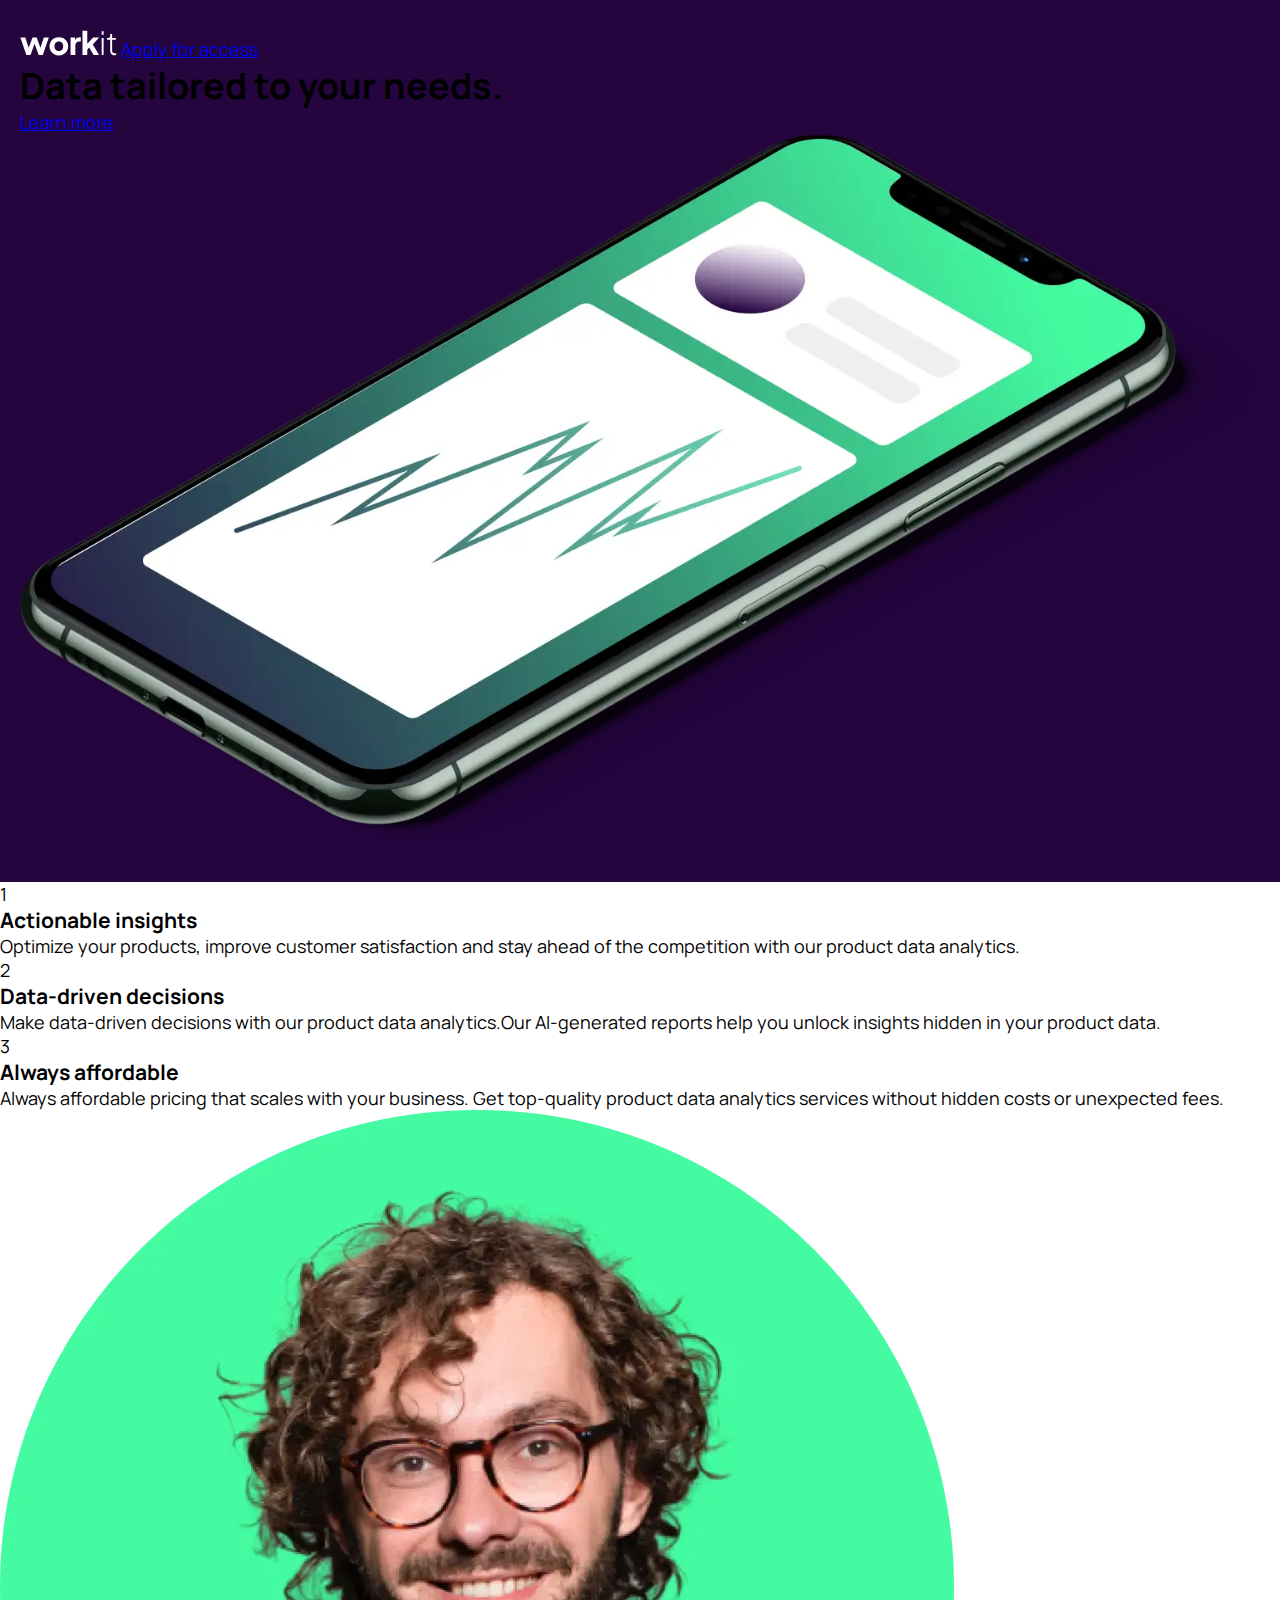
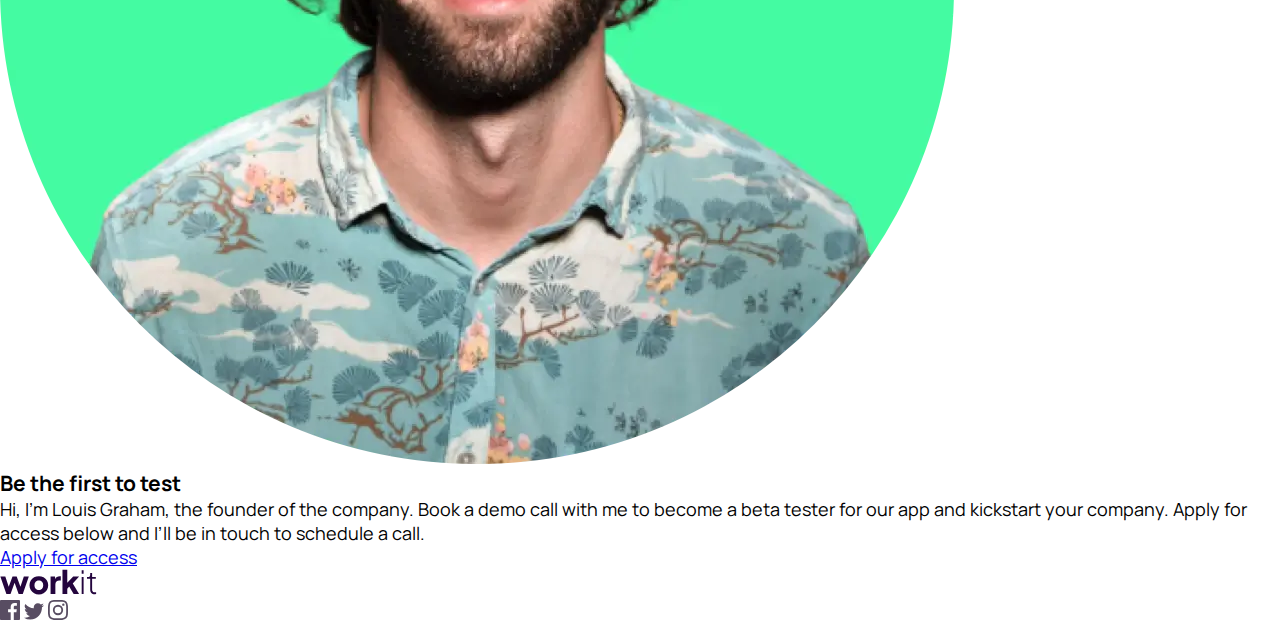
==== starter-code/index.html @ 62a220bd "having fun" ====
<!DOCTYPE html>
<html lang="en">

<head>
    <meta charset="UTF-8">
    <meta name="viewport" content="width=device-width, initial-scale=1.0">
    <link rel="icon" type="image/png" sizes="32x32" href="./assets/images/favicon-32x32.png">
    <link rel="stylesheet" href="/css/styles.css">
    <title>Frontend Mentor | Workit landing page</title>
</head>

<body>

    <header>

        <div class="nav_section">
            <img src="/images/logo-light.svg" alt="logo-light" class="logo">
            <a href="#">Apply for access</a>
        </div>
        <div class="intro_section">
            <h1>Data tailored to your needs.</h1>
            <a href="#">Learn more</a>
            <img src="/images/image-hero.webp" alt="image-hero" class="mobile_image">
        </div>
    </header>

    <section class="about_product">
        <div class="actionable">
            <p>1</p>
            <h3>Actionable insights</h3>
            <p>Optimize your products, improve customer satisfaction and stay ahead of the competition with our product data analytics.
            </p>
        </div>
        <div class="data_driven">
            <p>2</p>
            <h3>Data-driven decisions</h3>
            <p> Make data-driven decisions with our product data analytics.Our AI-generated reports help you unlock insights hidden in your product data.</p>
        </div>
        <div class="affordable">
            <p>3</p>
            <h3>Always affordable</h3>
            <p>Always affordable pricing that scales with your business. Get top-quality product data analytics services without hidden costs or unexpected fees.</p>
        </div>
    </section>

    <section class="early_access_plus_founder">
        <div class="founder_image">
            <img src="/images/image-founder.webp" alt="image-founder">
        </div>
        <div class="early_access">
            <h3>Be the first to test </h3>
            <p>Hi, I'm Louis Graham, the founder of the company. Book a demo call with me to become a beta tester for our app and kickstart your company. Apply for access below and I’ll be in touch to schedule a call.</p>
            <a href="#">Apply for access</a>
        </div>

    </section>
    <footer>
        <img src="/images/logo-dark.svg" alt="logo-dark" class="logo">
        <div class="social_icons">
            <img src="/images/icon-facebook.svg" alt="icon-facebook">
            <img src="/images/icon-twitter.svg" alt="icon-twitter">
            <img src="/images/icon-instagram.svg" alt="icon-instagram">
        </div>
    </footer>

</body>

</html>
---- css/styles.css ----
@import url('https://fonts.googleapis.com/css2?family=Fraunces:ital,opsz,wght@0,9..144,100..900;1,9..144,100..900&display=swap');
@import url('https://fonts.googleapis.com/css2?family=Manrope:wght@200..800&display=swap');
:root {
    --green: hsl(150, 100%, 63%);
    --purple-900: hsl(273, 85%, 13%);
    --purple-500: hsl(271, 12%, 34%);
    --purple-100: hsl(276, 100, 99);
    --white: hsl(0, 0, 100);
    --font-family-fraunces: "Fraunces", serif;
    --font-family-manrope: "Manrope", sans-serif;
}

.fraunces {
    font-family: "Fraunces", serif;
    font-optical-sizing: auto;
    font-style: normal;
    font-variation-settings: "SOFT"0, "WONK"0;
}

.manrope {
    font-family: "Manrope", sans-serif;
    font-optical-sizing: auto;
    font-style: normal;
}

* {
    margin: 0;
    padding: 0;
    outline: 0;
    box-sizing: border-box;
}

body {
    background: var(--white);
    -webkit-font-smoothing: antialiased;
}

body,
input,
button {
    font-size: 18px;
    font-family: var(--font-family-manrope);
}

img {
    max-width: 100%;
}

button {
    cursor: pointer;
}

header {
    background: var(--purple-900);
    padding: 1.875rem 1.25rem;
}
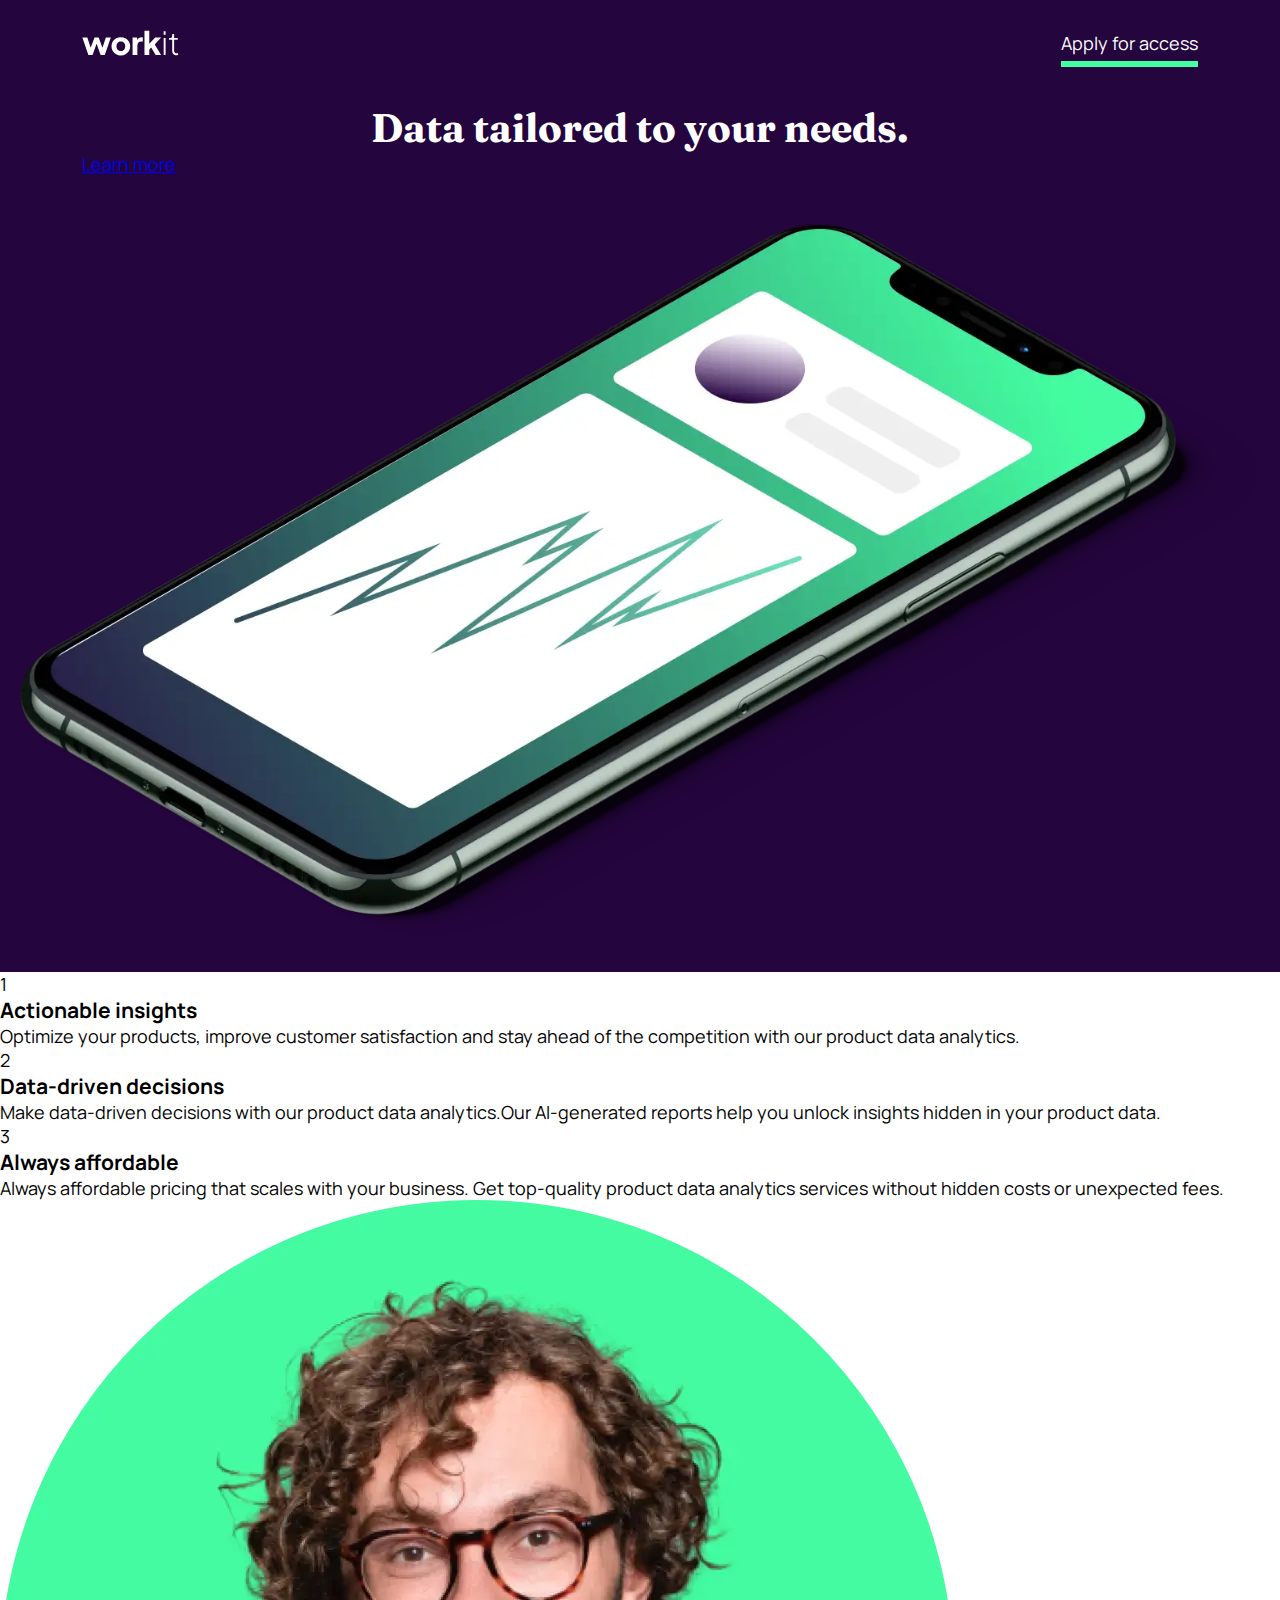
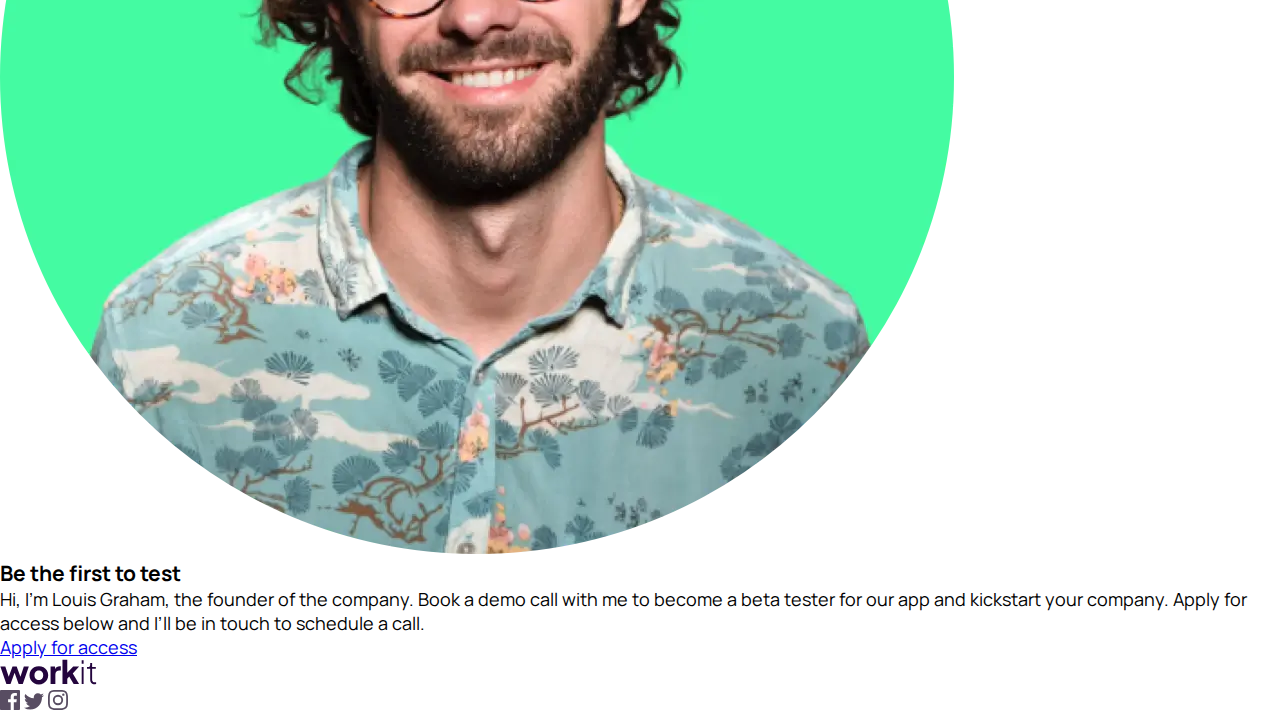
==== commit 01846393: "having fun" ====
--- a/starter-code/index.html
+++ b/starter-code/index.html
@@ -12,14 +12,15 @@
 <body>
 
     <header>
-
         <div class="nav_section">
             <img src="/images/logo-light.svg" alt="logo-light" class="logo">
             <a href="#">Apply for access</a>
         </div>
         <div class="intro_section">
-            <h1>Data tailored to your needs.</h1>
-            <a href="#">Learn more</a>
+            <div class="text_intro">
+                <h1 class="fraunces">Data tailored to your needs.</h1>
+                <a href="#">Learn more</a>
+            </div>
             <img src="/images/image-hero.webp" alt="image-hero" class="mobile_image">
         </div>
     </header>
--- a/css/styles.css
+++ b/css/styles.css
@@ -4,8 +4,8 @@
     --green: hsl(150, 100%, 63%);
     --purple-900: hsl(273, 85%, 13%);
     --purple-500: hsl(271, 12%, 34%);
-    --purple-100: hsl(276, 100, 99);
-    --white: hsl(0, 0, 100);
+    --purple-100: hsl(276, 100%, 99%);
+    --white-color: hsl(0, 0%, 100%);
     --font-family-fraunces: "Fraunces", serif;
     --font-family-manrope: "Manrope", sans-serif;
 }
@@ -53,4 +53,33 @@
 header {
     background: var(--purple-900);
     padding: 1.875rem 1.25rem;
+    width: 100%;
+}
+
+.nav_section {
+    width: 90%;
+    margin: auto;
+    display: flex;
+    justify-content: space-between;
+    align-items: center;
+    color: var(--white-color);
+}
+
+.nav_section a {
+    color: var(--white-color);
+    text-decoration-color: var(--green);
+    text-decoration-thickness: 0.4rem;
+    text-underline-offset: 0.7rem;
+}
+
+.text_intro {
+    width: 90%;
+    margin: 3rem auto;
+}
+
+.text_intro h1 {
+    color: var(--white-color);
+    text-align: center;
+    line-height: 3rem;
+    font-size: 2.5rem;
 }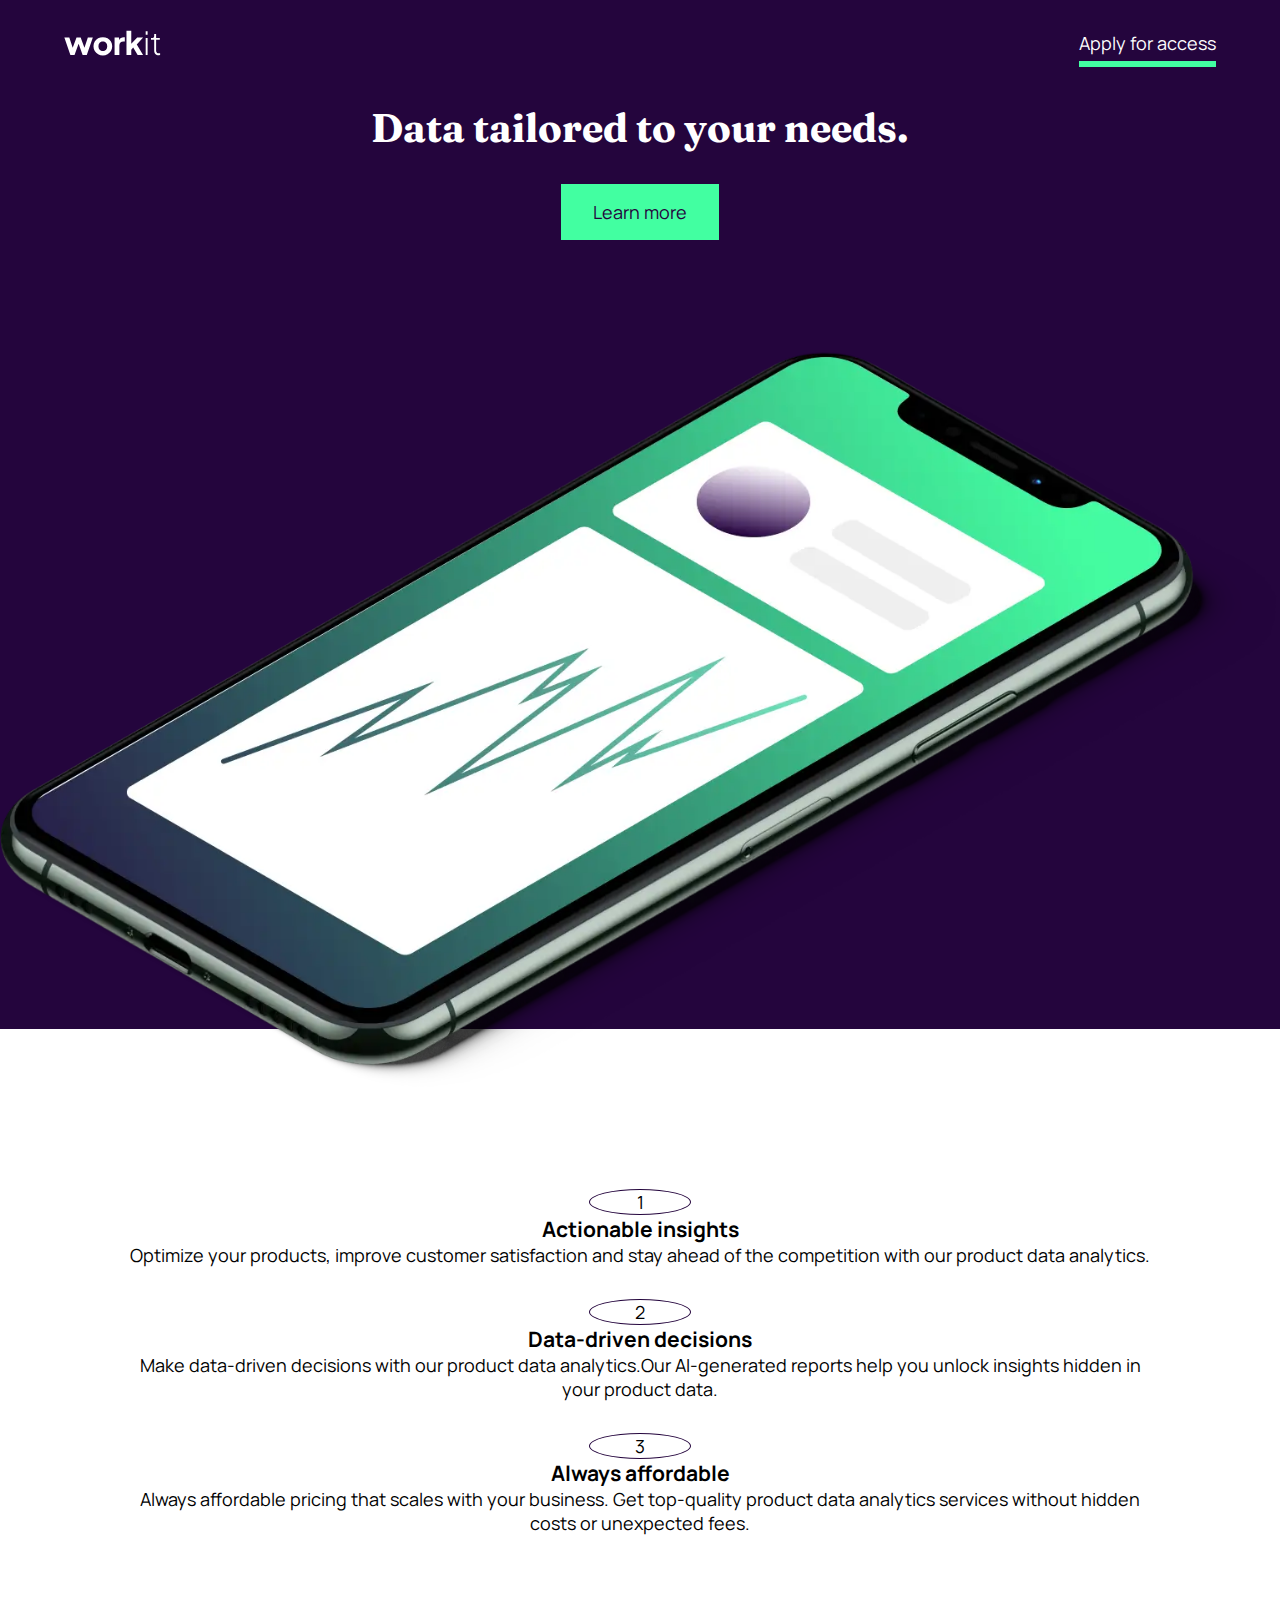
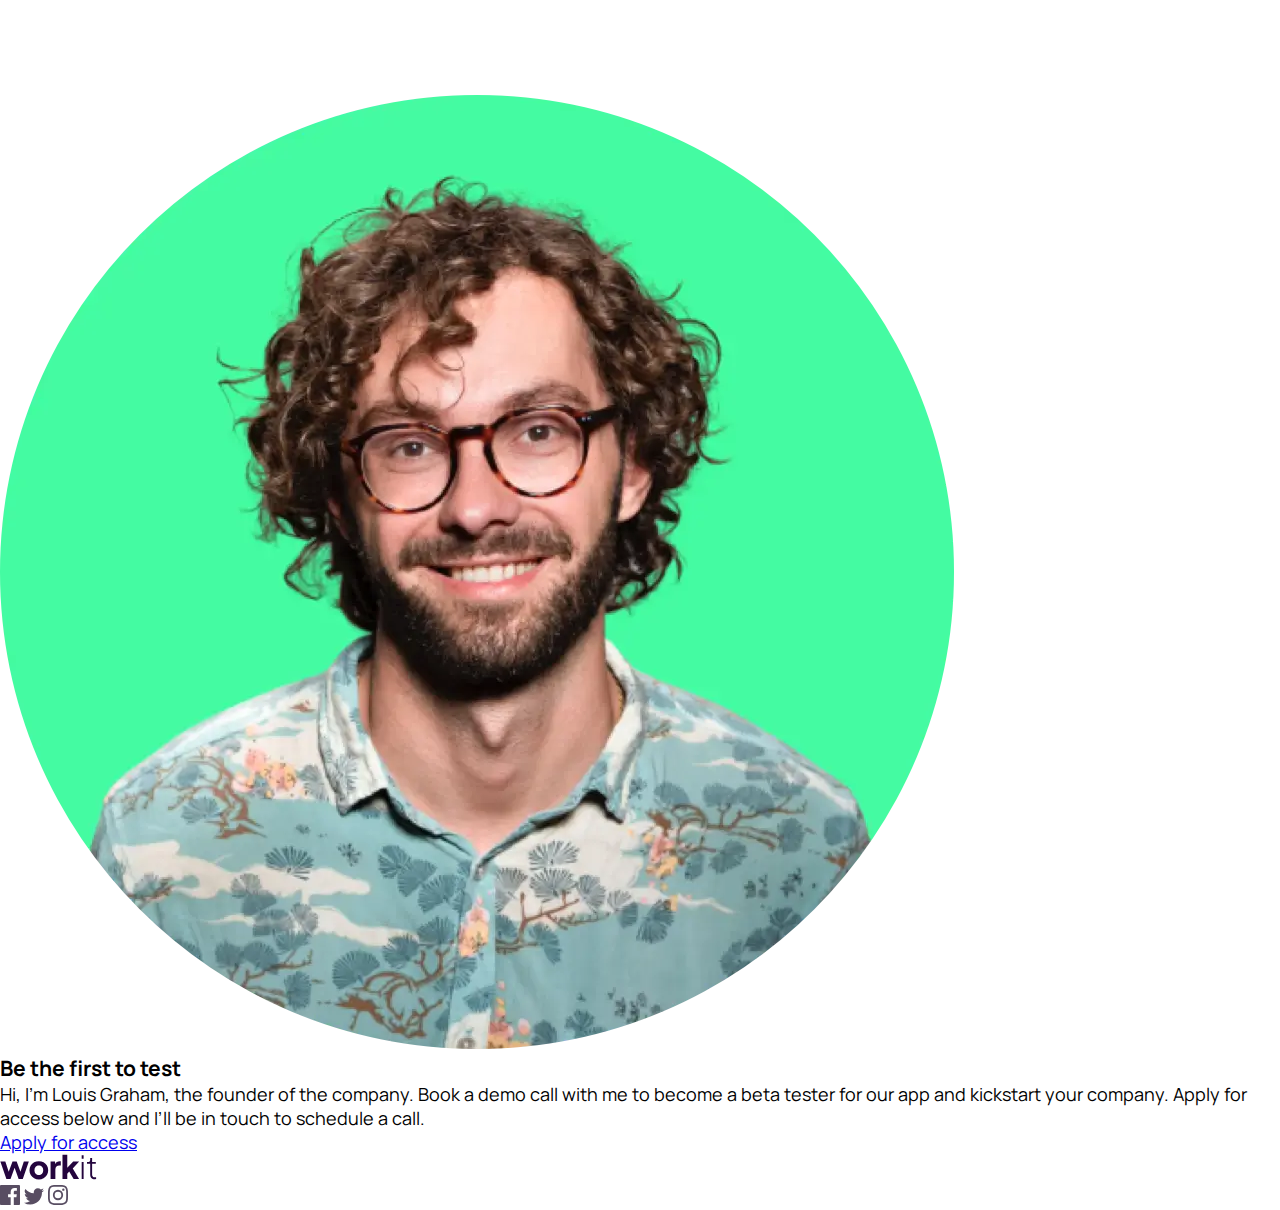
==== commit 56f65faa: "having fun eh" ====
--- a/starter-code/index.html
+++ b/starter-code/index.html
@@ -27,18 +27,18 @@
 
     <section class="about_product">
         <div class="actionable">
-            <p>1</p>
+            <p class="number">1</p>
             <h3>Actionable insights</h3>
             <p>Optimize your products, improve customer satisfaction and stay ahead of the competition with our product data analytics.
             </p>
         </div>
         <div class="data_driven">
-            <p>2</p>
+            <p class="number">2</p>
             <h3>Data-driven decisions</h3>
             <p> Make data-driven decisions with our product data analytics.Our AI-generated reports help you unlock insights hidden in your product data.</p>
         </div>
         <div class="affordable">
-            <p>3</p>
+            <p class="number">3</p>
             <h3>Always affordable</h3>
             <p>Always affordable pricing that scales with your business. Get top-quality product data analytics services without hidden costs or unexpected fees.</p>
         </div>
--- a/css/styles.css
+++ b/css/styles.css
@@ -33,6 +33,10 @@
 body {
     background: var(--white);
     -webkit-font-smoothing: antialiased;
+    width: 100%;
+    /* margin: auto; */
+    max-width: 100%;
+    overflow-x: hidden;
 }
 
 body,
@@ -52,8 +56,9 @@
 
 header {
     background: var(--purple-900);
-    padding: 1.875rem 1.25rem;
-    width: 100%;
+    /* padding: 1.875rem 1.25rem; */
+    padding-top: 1.875rem;
+    /* position: fixed; */
 }
 
 .nav_section {
@@ -63,6 +68,13 @@
     justify-content: space-between;
     align-items: center;
     color: var(--white-color);
+    max-width: 100%;
+    box-sizing: border-box;
+}
+
+.nav_section img,
+.nav_section a {
+    max-width: 100%;
 }
 
 .nav_section a {
@@ -75,6 +87,11 @@
 .text_intro {
     width: 90%;
     margin: 3rem auto;
+    display: flex;
+    flex-direction: column;
+    gap: 2rem;
+    justify-content: center;
+    align-items: center;
 }
 
 .text_intro h1 {
@@ -82,4 +99,35 @@
     text-align: center;
     line-height: 3rem;
     font-size: 2.5rem;
+}
+
+.text_intro a {
+    background: var(--green);
+    text-decoration: none;
+    color: var(--purple-900);
+    padding: 1rem 2rem;
+}
+
+.mobile_image {
+    position: relative;
+    top: 4rem;
+    margin: auto;
+}
+
+.about_product {
+    margin: 10rem auto;
+    width: 80%;
+    text-align: center;
+    display: flex;
+    flex-direction: column;
+    gap: 2rem;
+    justify-content: center;
+    align-items: center;
+}
+
+.number {
+    border: var(--purple-900) 1px solid;
+    border-radius: 50%;
+    width: 10%;
+    margin: auto;
 }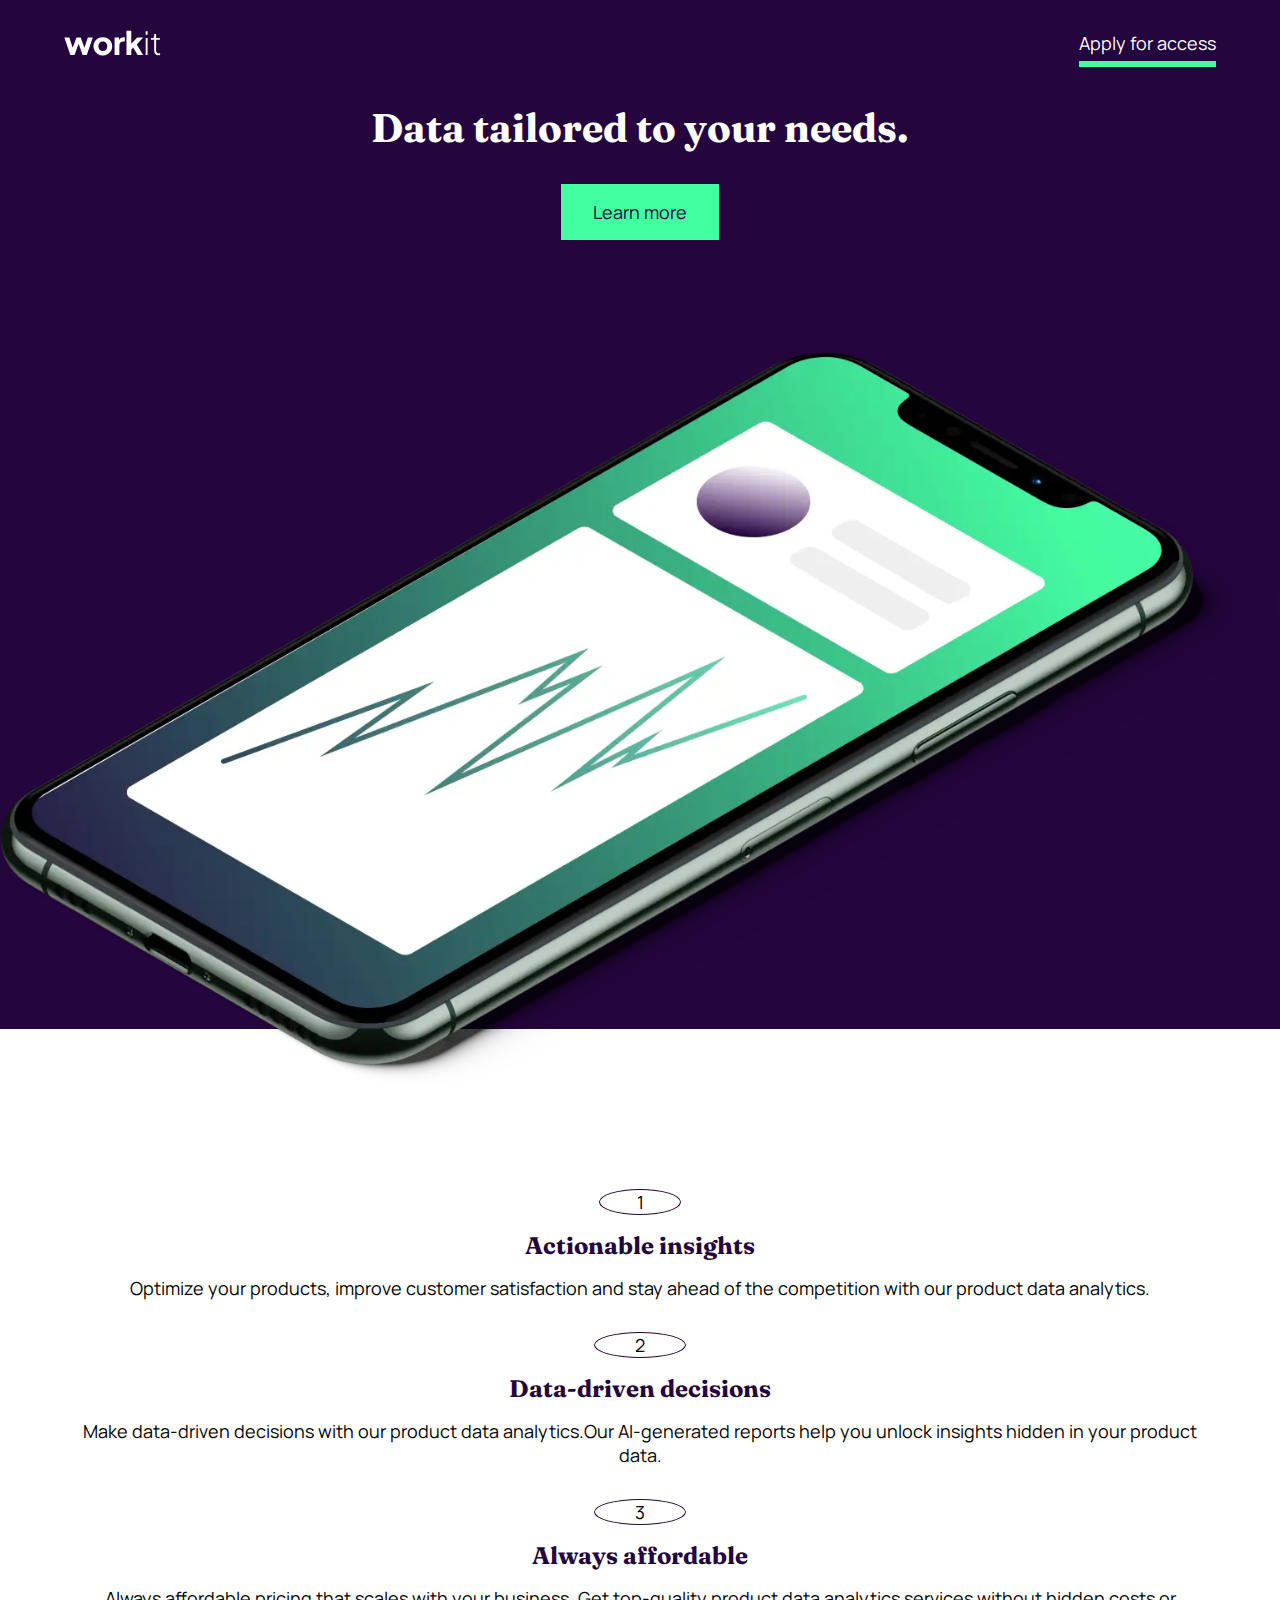
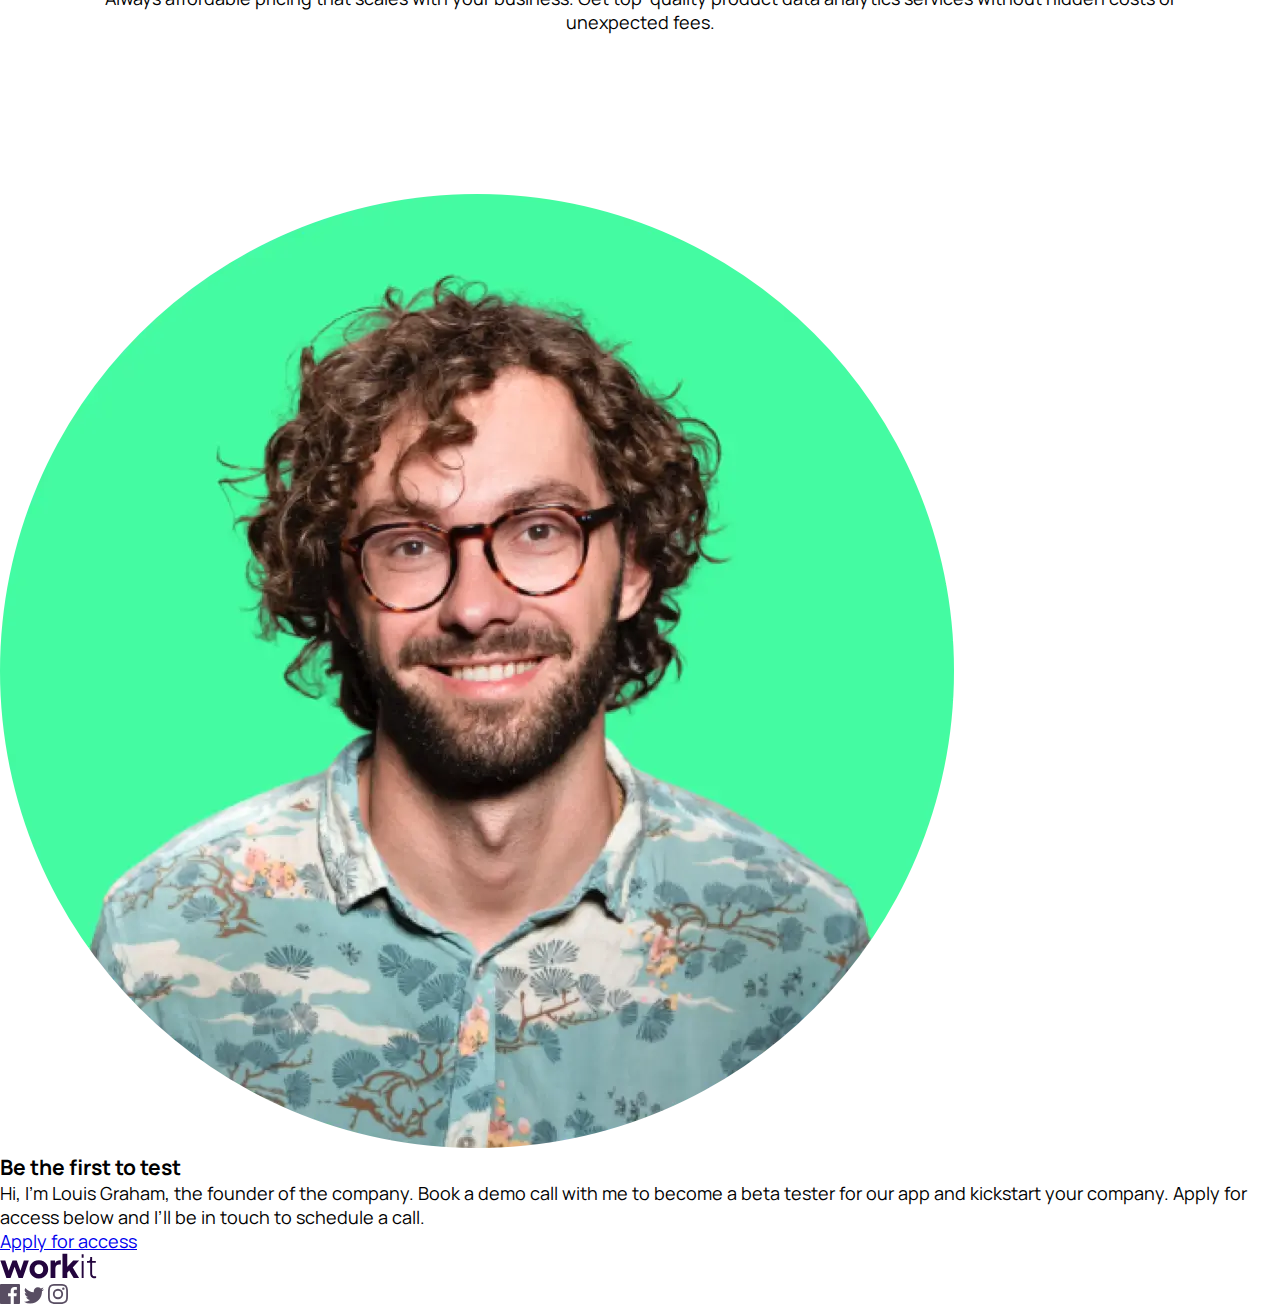
==== commit e7cf9d29: "yeah, the classes came through again." ====
--- a/starter-code/index.html
+++ b/starter-code/index.html
@@ -26,18 +26,18 @@
     </header>
 
     <section class="about_product">
-        <div class="actionable">
+        <div class="actionable about_product_boys">
             <p class="number">1</p>
             <h3>Actionable insights</h3>
             <p>Optimize your products, improve customer satisfaction and stay ahead of the competition with our product data analytics.
             </p>
         </div>
-        <div class="data_driven">
+        <div class="data_driven about_product_boys">
             <p class="number">2</p>
             <h3>Data-driven decisions</h3>
             <p> Make data-driven decisions with our product data analytics.Our AI-generated reports help you unlock insights hidden in your product data.</p>
         </div>
-        <div class="affordable">
+        <div class="affordable about_product_boys">
             <p class="number">3</p>
             <h3>Always affordable</h3>
             <p>Always affordable pricing that scales with your business. Get top-quality product data analytics services without hidden costs or unexpected fees.</p>
--- a/css/styles.css
+++ b/css/styles.css
@@ -116,7 +116,7 @@
 
 .about_product {
     margin: 10rem auto;
-    width: 80%;
+    width: 90%;
     text-align: center;
     display: flex;
     flex-direction: column;
@@ -128,6 +128,19 @@
 .number {
     border: var(--purple-900) 1px solid;
     border-radius: 50%;
-    width: 10%;
+    width: 8%;
     margin: auto;
+}
+
+.about_product_boys {
+    display: flex;
+    justify-content: center;
+    flex-direction: column;
+    gap: 1rem;
+}
+
+.about_product_boys h3 {
+    color: var(--purple-900);
+    font-family: var(--font-family-fraunces);
+    font-size: 1.5rem;
 }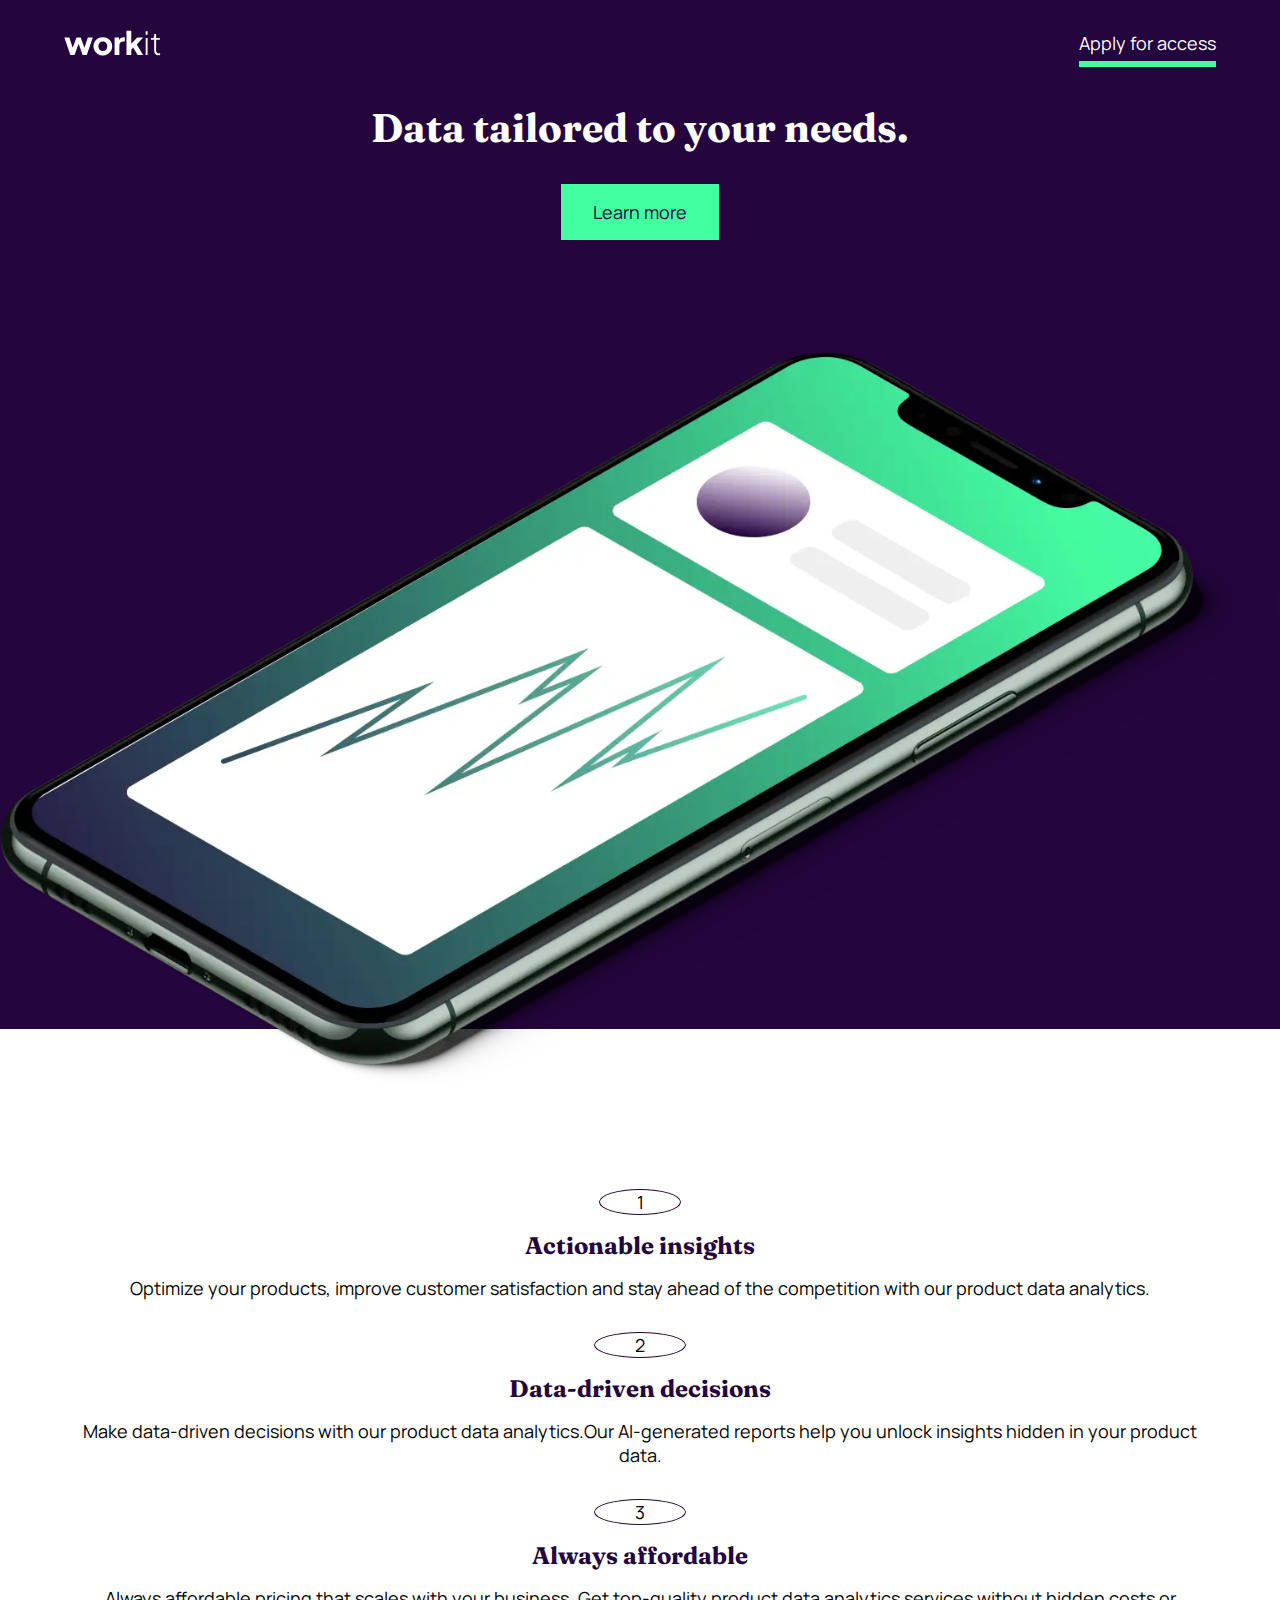
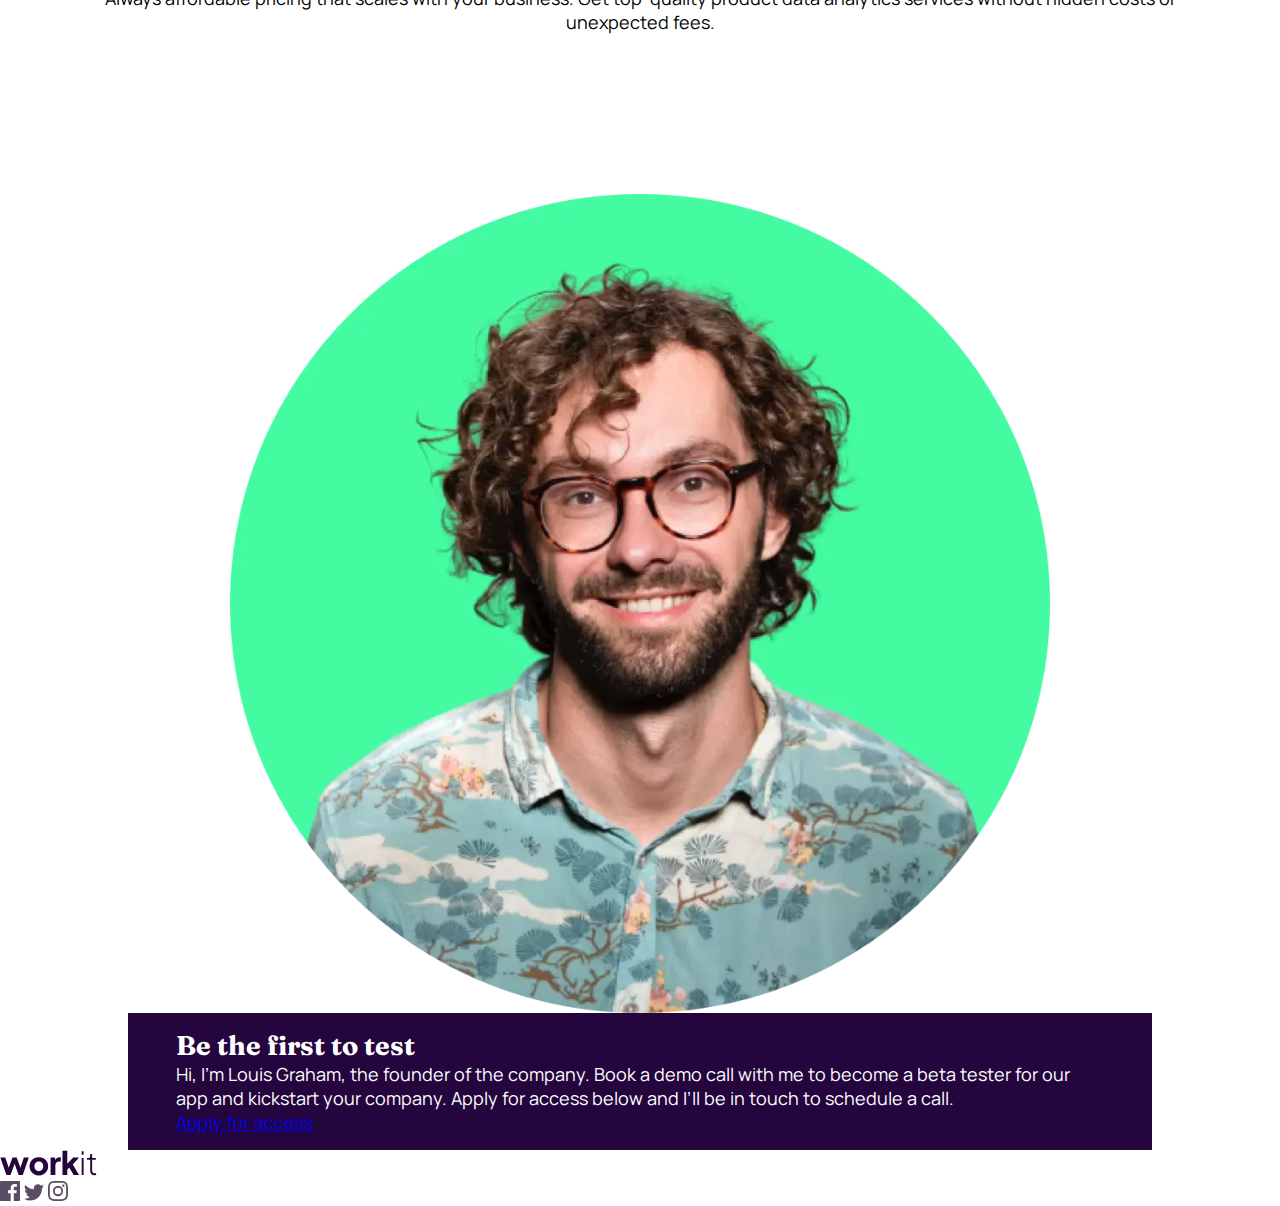
==== commit 1b7032d6: "having fun" ====
--- a/starter-code/index.html
+++ b/starter-code/index.html
@@ -12,13 +12,13 @@
 <body>
 
     <header>
-        <div class="nav_section">
+        <div class="nav_section color_white">
             <img src="/images/logo-light.svg" alt="logo-light" class="logo">
-            <a href="#">Apply for access</a>
+            <a class="color_white" href="#">Apply for access</a>
         </div>
         <div class="intro_section">
             <div class="text_intro">
-                <h1 class="fraunces">Data tailored to your needs.</h1>
+                <h1 class="fraunces color_white">Data tailored to your needs.</h1>
                 <a href="#">Learn more</a>
             </div>
             <img src="/images/image-hero.webp" alt="image-hero" class="mobile_image">
@@ -49,8 +49,9 @@
             <img src="/images/image-founder.webp" alt="image-founder">
         </div>
         <div class="early_access">
-            <h3>Be the first to test </h3>
-            <p>Hi, I'm Louis Graham, the founder of the company. Book a demo call with me to become a beta tester for our app and kickstart your company. Apply for access below and I’ll be in touch to schedule a call.</p>
+            <h2 class="color_white fraunces">Be the first to test </h2>
+            <p class="color_white">Hi, I'm Louis Graham, the founder of the company. Book a demo call with me to become a beta tester for our app and kickstart your company. Apply for access below and I’ll be in touch to schedule a call.
+            </p>
             <a href="#">Apply for access</a>
         </div>
 
--- a/css/styles.css
+++ b/css/styles.css
@@ -21,6 +21,10 @@
     font-family: "Manrope", sans-serif;
     font-optical-sizing: auto;
     font-style: normal;
+}
+
+.color_white {
+    color: var(--white-color);
 }
 
 * {
@@ -56,9 +60,7 @@
 
 header {
     background: var(--purple-900);
-    /* padding: 1.875rem 1.25rem; */
     padding-top: 1.875rem;
-    /* position: fixed; */
 }
 
 .nav_section {
@@ -67,7 +69,6 @@
     display: flex;
     justify-content: space-between;
     align-items: center;
-    color: var(--white-color);
     max-width: 100%;
     box-sizing: border-box;
 }
@@ -78,7 +79,6 @@
 }
 
 .nav_section a {
-    color: var(--white-color);
     text-decoration-color: var(--green);
     text-decoration-thickness: 0.4rem;
     text-underline-offset: 0.7rem;
@@ -95,7 +95,6 @@
 }
 
 .text_intro h1 {
-    color: var(--white-color);
     text-align: center;
     line-height: 3rem;
     font-size: 2.5rem;
@@ -143,4 +142,31 @@
     color: var(--purple-900);
     font-family: var(--font-family-fraunces);
     font-size: 1.5rem;
-}+}
+
+.early_access_plus_founder {
+    display: flex;
+    flex-direction: column;
+    justify-content: center;
+    align-items: center;
+    width: 100%;
+    margin: auto;
+}
+
+.founder_image {
+    width: 80%;
+    display: flex;
+}
+
+.founder_image img {
+    width: 80%;
+    margin: auto;
+}
+
+.early_access {
+    background: var(--purple-900);
+    width: 80%;
+    padding: 1rem 3rem;
+}
+
+.early_access h2 {}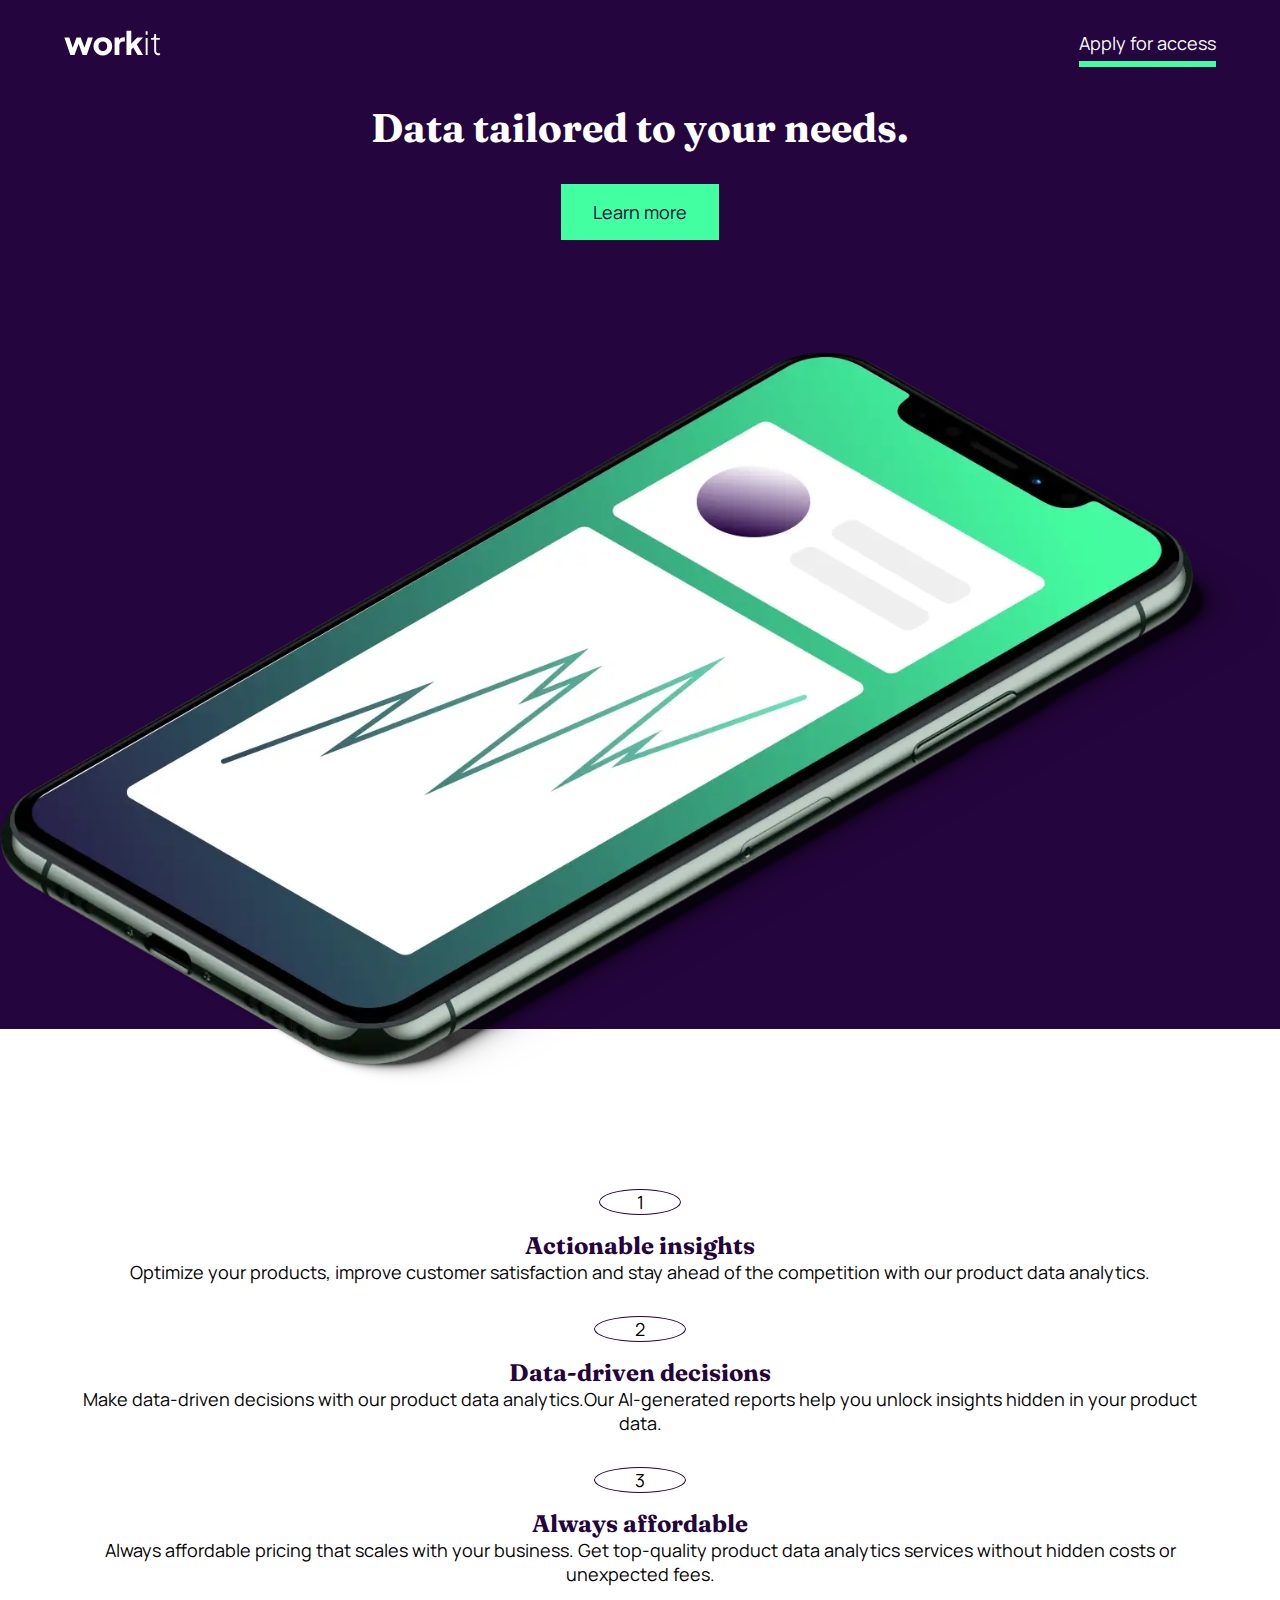
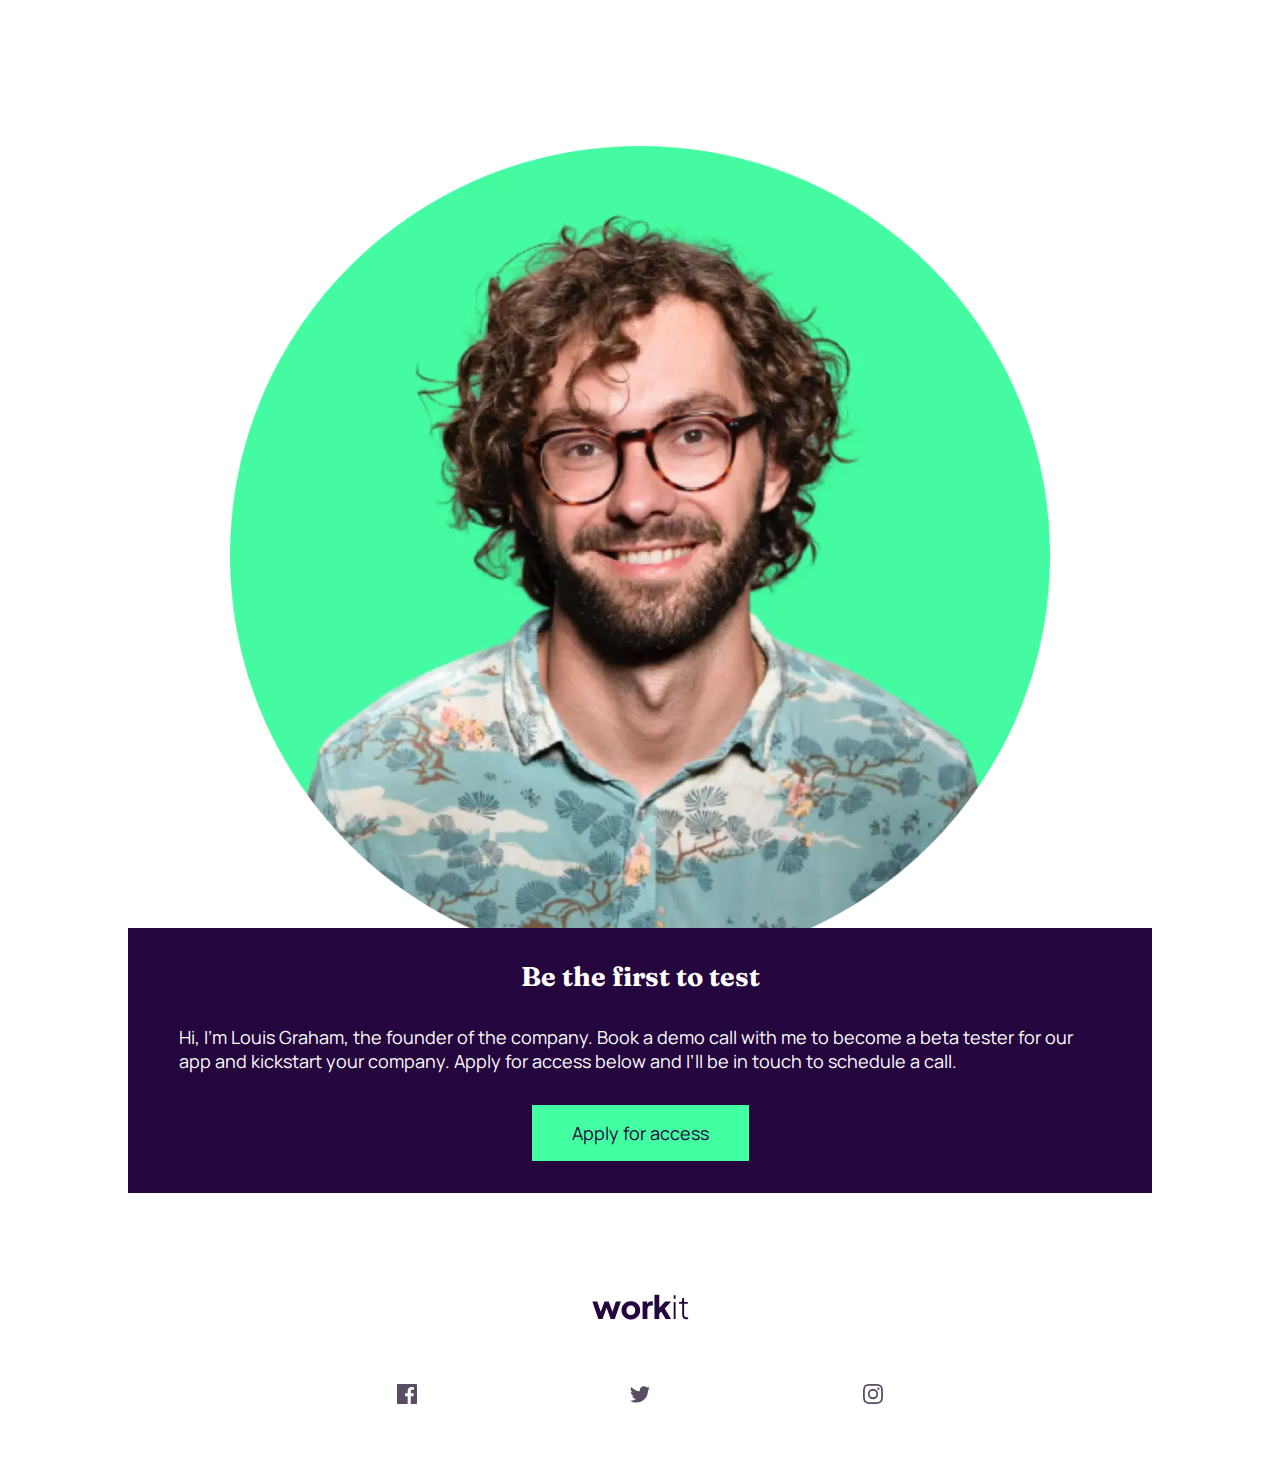
==== commit 171cf6b3: "having fun" ====
--- a/starter-code/index.html
+++ b/starter-code/index.html
@@ -28,19 +28,28 @@
     <section class="about_product">
         <div class="actionable about_product_boys">
             <p class="number">1</p>
-            <h3>Actionable insights</h3>
-            <p>Optimize your products, improve customer satisfaction and stay ahead of the competition with our product data analytics.
-            </p>
+            <div class="actionable_notes">
+                <h3>Actionable insights</h3>
+                <p>Optimize your products, improve customer satisfaction and stay ahead of the competition with our product data analytics.
+                </p>
+            </div>
+
         </div>
         <div class="data_driven about_product_boys">
             <p class="number">2</p>
-            <h3>Data-driven decisions</h3>
-            <p> Make data-driven decisions with our product data analytics.Our AI-generated reports help you unlock insights hidden in your product data.</p>
+            <div class="data_driven_notes">
+                <h3>Data-driven decisions</h3>
+                <p> Make data-driven decisions with our product data analytics.Our AI-generated reports help you unlock insights hidden in your product data.</p>
+            </div>
+
         </div>
         <div class="affordable about_product_boys">
             <p class="number">3</p>
-            <h3>Always affordable</h3>
-            <p>Always affordable pricing that scales with your business. Get top-quality product data analytics services without hidden costs or unexpected fees.</p>
+            <div class="affordable_notes">
+                <h3>Always affordable</h3>
+                <p>Always affordable pricing that scales with your business. Get top-quality product data analytics services without hidden costs or unexpected fees.</p>
+            </div>
+
         </div>
     </section>
 
--- a/css/styles.css
+++ b/css/styles.css
@@ -38,7 +38,6 @@
     background: var(--white);
     -webkit-font-smoothing: antialiased;
     width: 100%;
-    /* margin: auto; */
     max-width: 100%;
     overflow-x: hidden;
 }
@@ -166,7 +165,45 @@
 .early_access {
     background: var(--purple-900);
     width: 80%;
-    padding: 1rem 3rem;
-}
-
-.early_access h2 {}+    display: flex;
+    flex-direction: column;
+    justify-content: center;
+    align-items: center;
+    gap: 2rem;
+    padding-bottom: 2rem;
+    position: relative;
+    bottom: 2.3rem;
+}
+
+.early_access h2 {
+    margin-top: 2rem;
+}
+
+.early_access p {
+    width: 90%;
+}
+
+.early_access a {
+    background: var(--green);
+    text-decoration: none;
+    color: var(--purple-900);
+    padding: 1rem 2.5rem;
+}
+
+footer {
+    margin: 2rem auto;
+    display: flex;
+    flex-direction: column;
+    padding: 2rem;
+    justify-content: center;
+    align-items: center;
+    gap: 4rem;
+}
+
+.social_icons {
+    display: flex;
+    flex-direction: row;
+    justify-content: space-between;
+    align-items: center;
+    width: 40%;
+}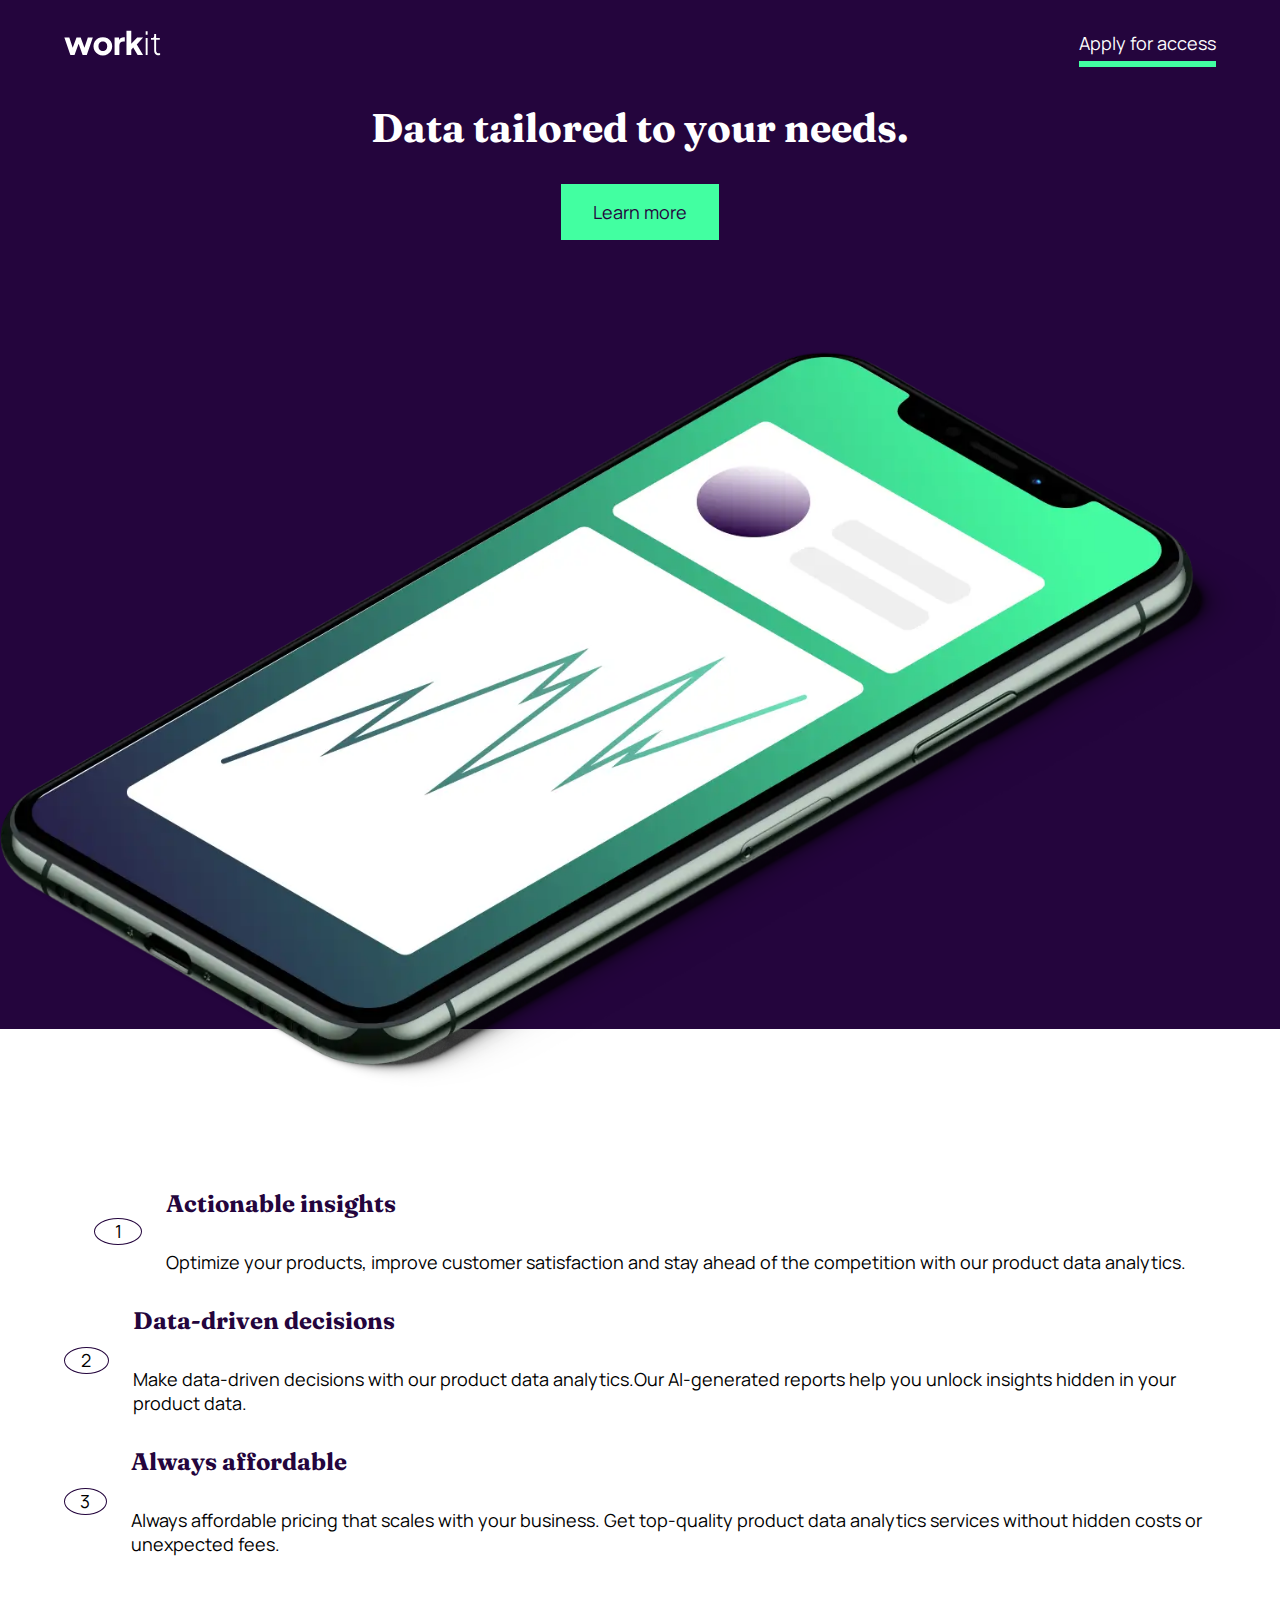
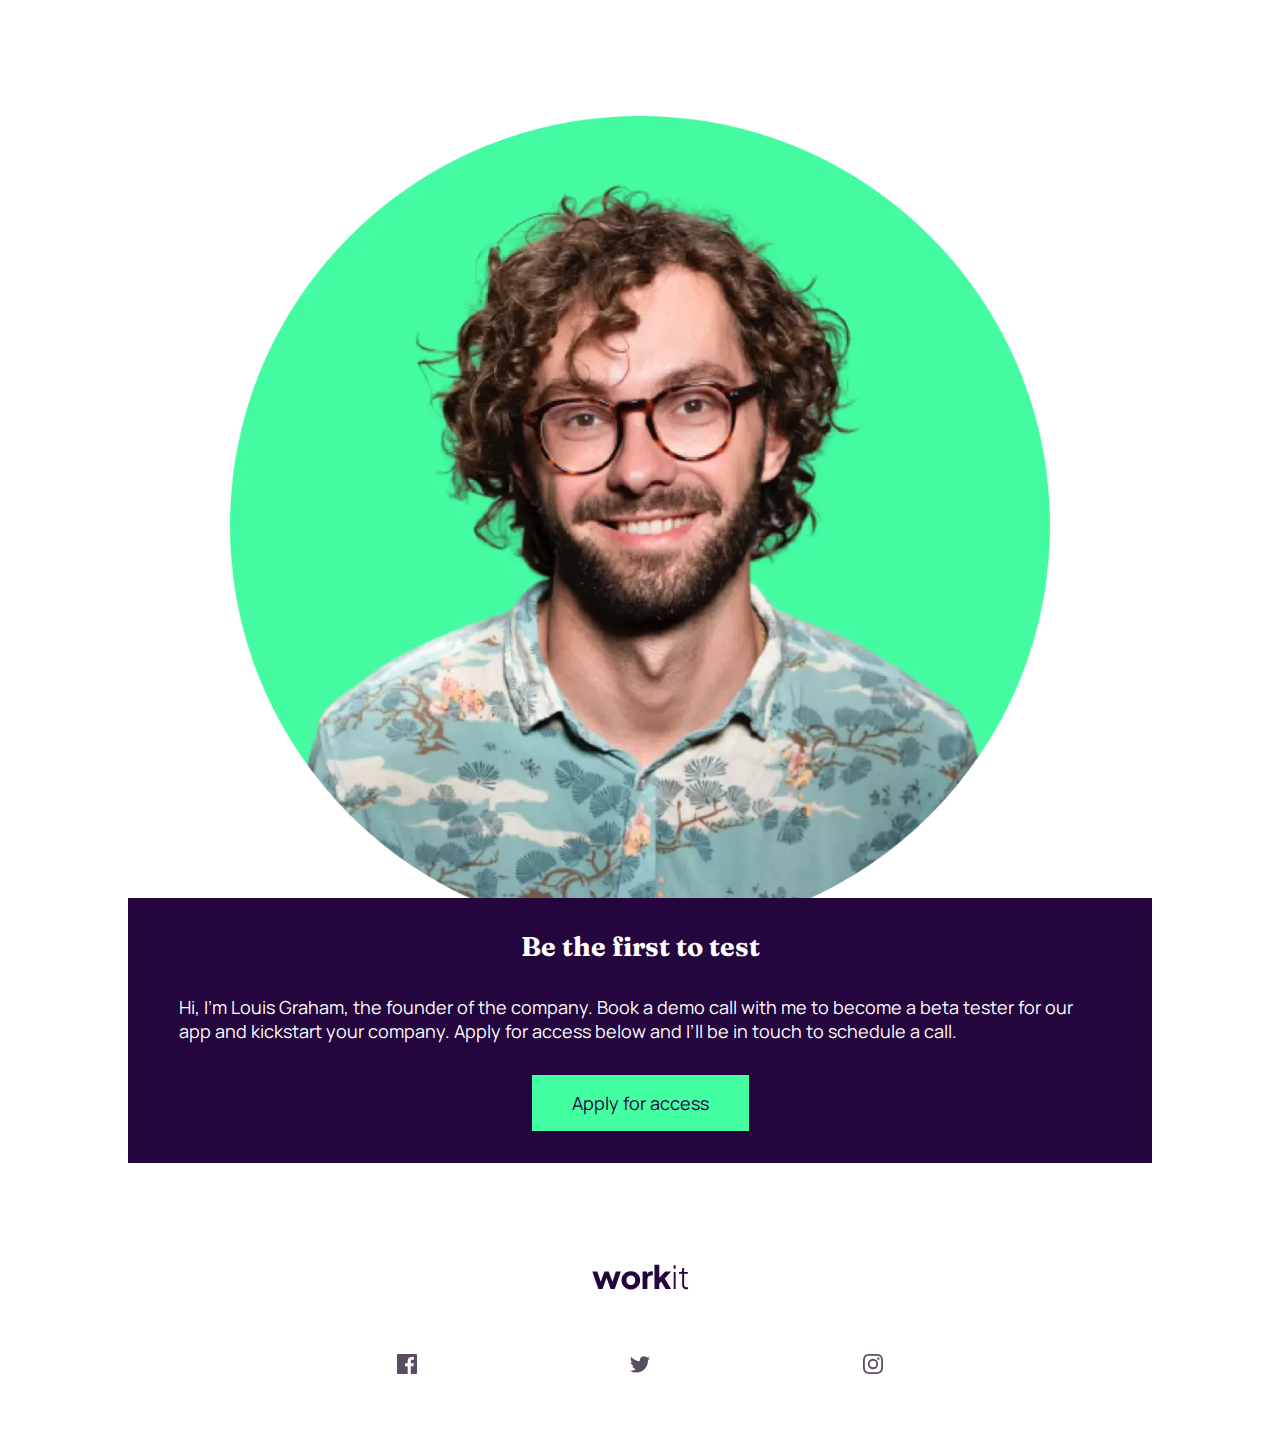
==== commit 64b65406: "having fun" ====
--- a/starter-code/index.html
+++ b/starter-code/index.html
@@ -28,7 +28,7 @@
     <section class="about_product">
         <div class="actionable about_product_boys">
             <p class="number">1</p>
-            <div class="actionable_notes">
+            <div class="actionable_notes about_product_boys_notes ">
                 <h3>Actionable insights</h3>
                 <p>Optimize your products, improve customer satisfaction and stay ahead of the competition with our product data analytics.
                 </p>
@@ -37,7 +37,7 @@
         </div>
         <div class="data_driven about_product_boys">
             <p class="number">2</p>
-            <div class="data_driven_notes">
+            <div class="data_driven_notes about_product_boys_notes ">
                 <h3>Data-driven decisions</h3>
                 <p> Make data-driven decisions with our product data analytics.Our AI-generated reports help you unlock insights hidden in your product data.</p>
             </div>
@@ -45,7 +45,7 @@
         </div>
         <div class="affordable about_product_boys">
             <p class="number">3</p>
-            <div class="affordable_notes">
+            <div class="affordable_notes about_product_boys_notes ">
                 <h3>Always affordable</h3>
                 <p>Always affordable pricing that scales with your business. Get top-quality product data analytics services without hidden costs or unexpected fees.</p>
             </div>
--- a/css/styles.css
+++ b/css/styles.css
@@ -126,7 +126,9 @@
 .number {
     border: var(--purple-900) 1px solid;
     border-radius: 50%;
-    width: 8%;
+    /* width: 8%; */
+    width: 2rem;
+    height: 1.7rem;
     margin: auto;
 }
 
@@ -134,7 +136,13 @@
     display: flex;
     justify-content: center;
     flex-direction: column;
-    gap: 1rem;
+    gap: 1.5rem;
+}
+
+.about_product_boys_notes {
+    display: flex;
+    flex-direction: column;
+    gap: 2rem;
 }
 
 .about_product_boys h3 {
@@ -206,4 +214,16 @@
     justify-content: space-between;
     align-items: center;
     width: 40%;
+}
+
+@media screen and (min-width:30rem) {
+    .about_product_boys {
+        flex-direction: row;
+    }
+    .number {
+        width: 3rem;
+    }
+    .about_product_boys_notes {
+        text-align: left;
+    }
 }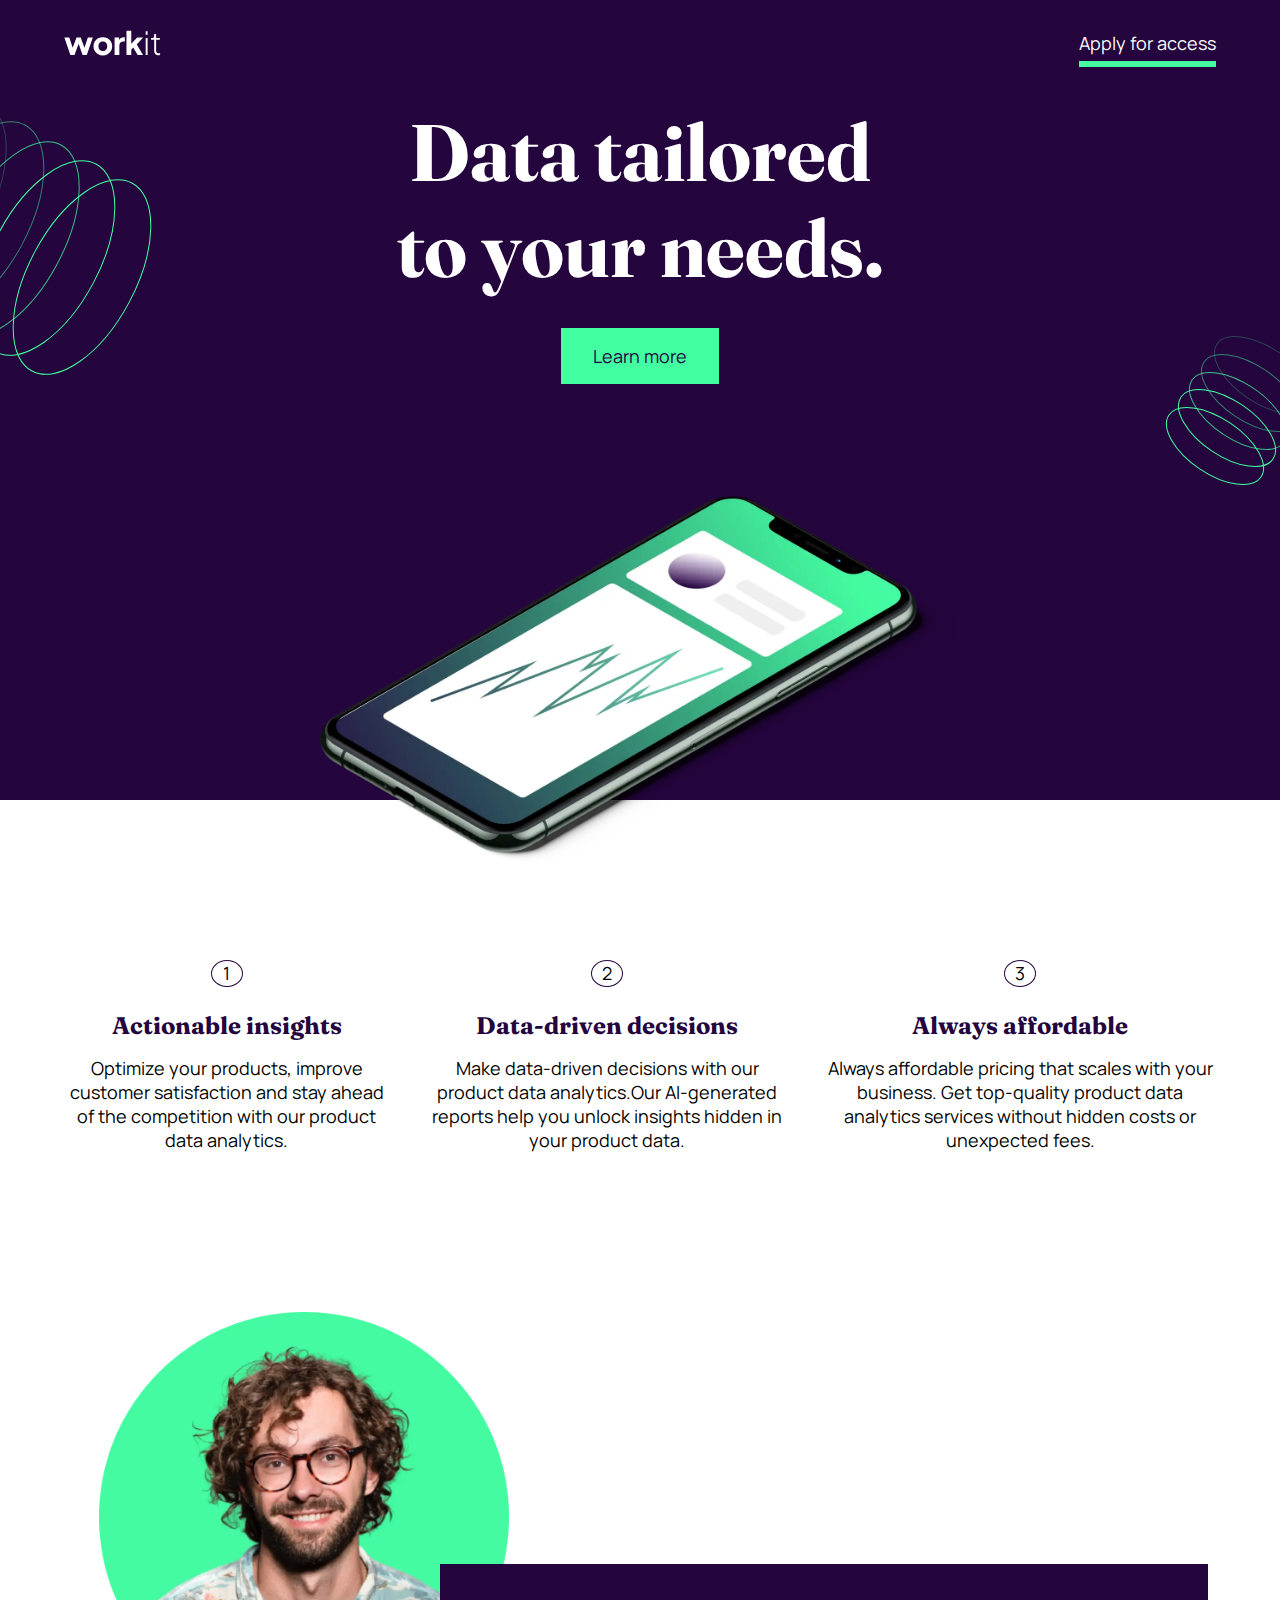
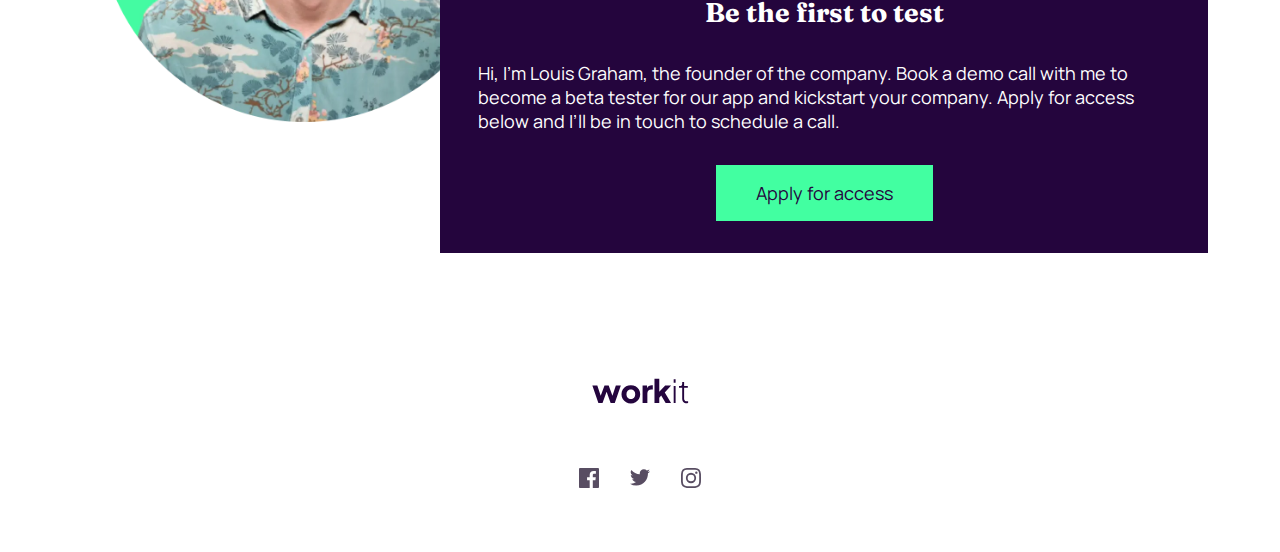
==== commit 26a1af7c: "I think I'm done :)" ====
--- a/starter-code/index.html
+++ b/starter-code/index.html
@@ -18,10 +18,12 @@
         </div>
         <div class="intro_section">
             <div class="text_intro">
-                <h1 class="fraunces color_white">Data tailored to your needs.</h1>
+                <h1 class="fraunces color_white" style="line-height: 1.2em;">Data tailored to your needs.</h1>
                 <a href="#">Learn more</a>
             </div>
             <img src="/images/image-hero.webp" alt="image-hero" class="mobile_image">
+            <img id="bg_pattern_1" src="/images/bg-pattern-1.svg" alt="Decorative image for the background">
+            <img id="bg_pattern_2" src="/images/bg-pattern-2.svg" alt="Another decorative image for the background">
         </div>
     </header>
 
--- a/css/styles.css
+++ b/css/styles.css
@@ -59,6 +59,7 @@
 
 header {
     background: var(--purple-900);
+    /* clip-path: ellipse(100% 70% at 50% 30%); */
     padding-top: 1.875rem;
 }
 
@@ -106,10 +107,16 @@
     padding: 1rem 2rem;
 }
 
+#bg_pattern_1,
+#bg_pattern_2 {
+    display: none;
+}
+
 .mobile_image {
     position: relative;
     top: 4rem;
     margin: auto;
+    z-index: 10;
 }
 
 .about_product {
@@ -126,7 +133,6 @@
 .number {
     border: var(--purple-900) 1px solid;
     border-radius: 50%;
-    /* width: 8%; */
     width: 2rem;
     height: 1.7rem;
     margin: auto;
@@ -158,6 +164,7 @@
     align-items: center;
     width: 100%;
     margin: auto;
+    padding-top: 7rem;
 }
 
 .founder_image {
@@ -213,10 +220,29 @@
     flex-direction: row;
     justify-content: space-between;
     align-items: center;
-    width: 40%;
+    width: 30%;
 }
 
 @media screen and (min-width:30rem) {
+    .text_intro {
+        width: 50%;
+    }
+    .mobile_image {
+        width: 70%;
+        display: flex;
+    }
+    #bg_pattern_1 {
+        display: block;
+        position: absolute;
+        left: -10rem;
+        top: 5rem;
+    }
+    #bg_pattern_2 {
+        display: block;
+        position: absolute;
+        top: 20rem;
+        left: 38rem;
+    }
     .about_product_boys {
         flex-direction: row;
     }
@@ -225,5 +251,66 @@
     }
     .about_product_boys_notes {
         text-align: left;
+        gap: 1rem;
+    }
+    .early_access_plus_founder {
+        flex-direction: row;
+    }
+    .early_access {
+        width: 60%;
+        right: 4.5rem;
+        top: 5rem;
+    }
+    .founder_image {
+        flex-direction: row;
+        width: 40%;
+    }
+    .founder_image img {
+        position: relative;
+        bottom: 7rem;
+        left: 3rem;
+    }
+    footer {
+        margin-top: 6rem;
+    }
+    .social_icons {
+        width: 30%;
+    }
+}
+
+@media screen and (min-width: 60rem) {
+    .text_intro {
+        width: 40%;
+    }
+    .text_intro h1 {
+        font-size: 5rem;
+    }
+    .mobile_image {
+        width: 50%;
+    }
+    .about_product {
+        flex-direction: row;
+        padding-inline: 0;
+    }
+    #bg_pattern_2 {
+        display: block;
+        position: absolute;
+        top: 20rem;
+        left: 72rem;
+    }
+    .about_product_boys {
+        flex-direction: column;
+    }
+    .about_product_boys_notes {
+        text-align: center;
+    }
+    .number {
+        width: 2rem;
+    }
+    footer {
+        padding-top: 3rem;
+    }
+    .social_icons {
+        width: 10%;
     }
 }